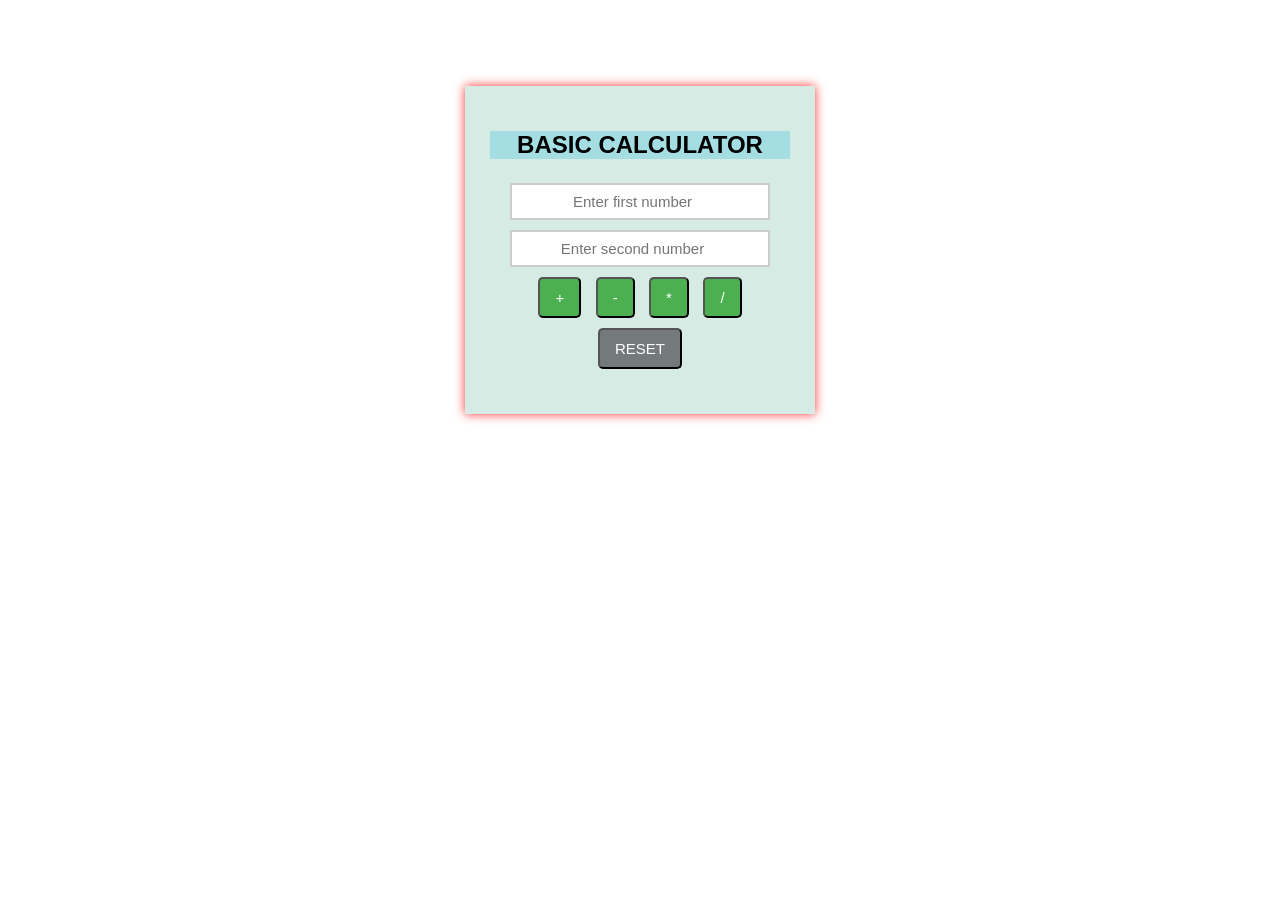
==== Calculator project.html @ 5f09377f "Add files via upload A simple calculator" ====
<!DOCTYPE html>
<html lang="en">
<head>
  <meta charset="UTF-8">
  <meta name="viewport" content="width=device-width, initial-scale=1.0">
  <title>CALCULATOR</title>
  <style>
    body {
      font-family: Arial, sans-serif;
      background-color: linear-gradient(to right, #a1c4fd, #c3e0ee);
      display:flex;
      justify-content: center;
      align-items: center;
      height: 150px;
      margin: 100px;
      padding-top: 50px;
    }

    .calculator{
      background: rgb(215, 235, 229);
      padding: 25px;
      border-radius: 15;
      box-shadow: 0 0 10px rgba(255, 1, 1, 0.815);
      text-align: center;
      width: 300px;
      margin-top: 50px;
    }

    input{
      width: 80%;
      padding: 8px;
      margin: 5px 0;
      font-size: 15px;
      border: 2px solid #ccc;
      text-align: center;
      }

      button
        {
        padding: 10px 15px;
        margin: 5px;
        background: #4caf50;
        color: white;
        border-radius: 5px;
        cursor: pointer;
        font-size: 15px;
        
       }
       button:hover{
        background-color: #45a049;
        
       }    

       #reset{
        background-color: #747a7c;
       }

       #reset:hover {
        background: local#d32f2f;
       }

       #result {
        margin-top: 15px;
        font-weight: bold;
        font-size: 20px;
       }

       h2{
        background-color: rgb(165, 222, 226);
       }
  </style>
</head>
<body>
     <div class="calculator">
      <h2>BASIC CALCULATOR</h2>

      <input type="number" id="num1" placeholder="Enter first number"><br>
      <input type="number" id="num2" placeholder="Enter second number"><br>

      <button onclick="calculate('+')">+</button>
      <button onclick="calculate('-')">-</button>
      <button onclick="calculate('*')">*</button>
      <button onclick="calculate('/')">/</button><br>
      <button id="reset"onclick="resetFields()">RESET</button>  
      <div id="result"></div>

     </div>

     <script>
      function calculate(operator){
        let n1 = parseFloat(document.getElementById("num1").value);
        let n2 = parseFloat(document.getElementById("num2").value);
        let result ="";

        if (isNaN(n1)|| isNaN(n2)){
          result ="please enter valid numbers!";
        }

        else{
          switch(operator){
            case '+':result= n1+n2; break;
            case '-':result= n1-n2; break;
            case '*':result= n1*n2; break;
            case '/': result=( n2!==0)? (n1/n2):"cannot divide by zero!";
            break;
            default:result= "invalid operation";
          }
        }
        document.getElementById("result").innerHTML= "Result:"+result;
      }

      function resetFields(){
        document.getElementById("num1").value = "";
        document.getElementById("num2").value = "";
        document.getElementById("result").innerHTML = "";
      }
     </script>
</body>
</html>
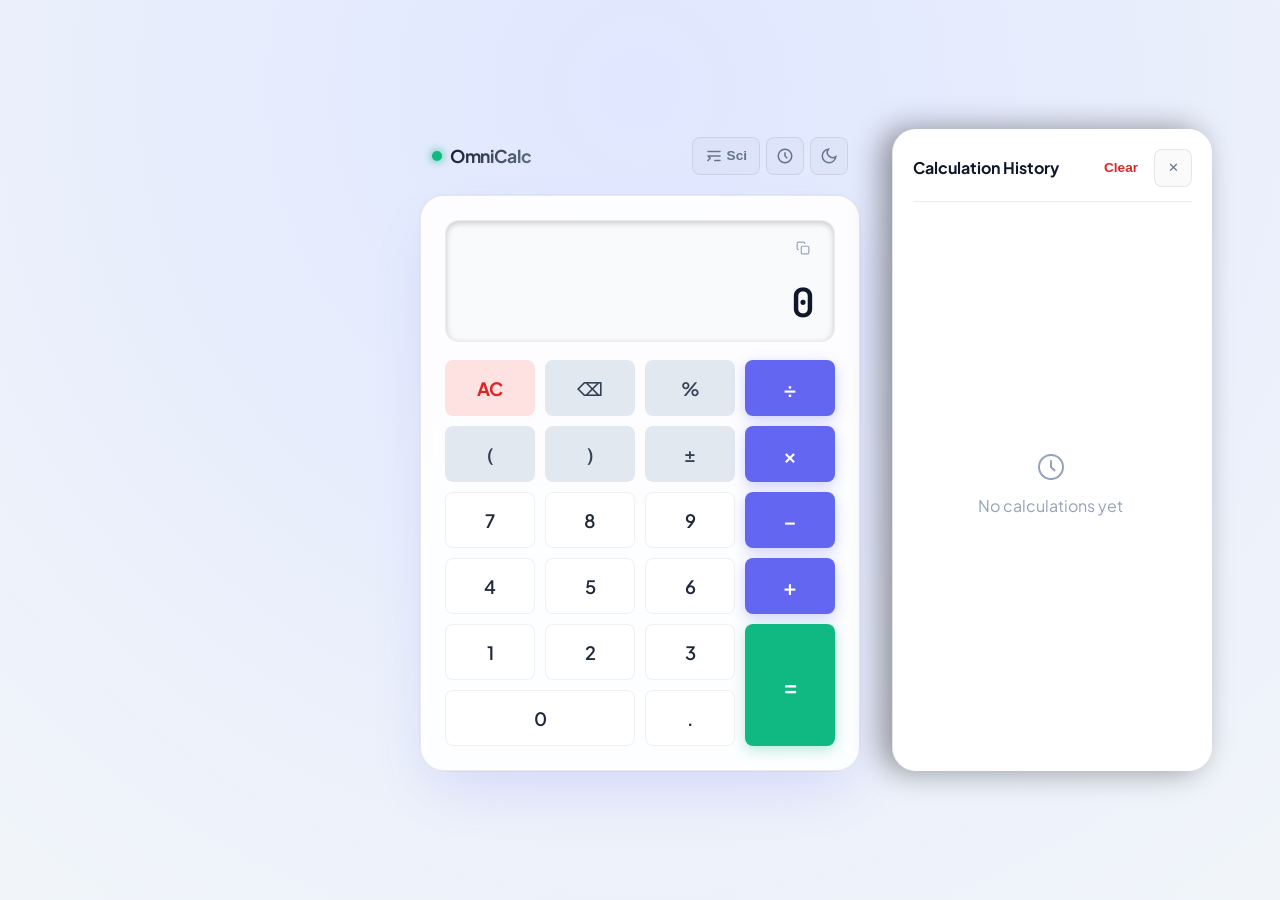
==== commit d0061de9: "chore: add legacy redirect and gitignore" ====
--- a/Calculator project.html
+++ b/Calculator project.html
@@ -1,119 +1,12 @@
-<!DOCTYPE html>
-<html lang="en">
-<head>
-  <meta charset="UTF-8">
-  <meta name="viewport" content="width=device-width, initial-scale=1.0">
-  <title>CALCULATOR</title>
-  <style>
-    body {
-      font-family: Arial, sans-serif;
-      background-color: linear-gradient(to right, #a1c4fd, #c3e0ee);
-      display:flex;
-      justify-content: center;
-      align-items: center;
-      height: 150px;
-      margin: 100px;
-      padding-top: 50px;
-    }
-
-    .calculator{
-      background: rgb(215, 235, 229);
-      padding: 25px;
-      border-radius: 15;
-      box-shadow: 0 0 10px rgba(255, 1, 1, 0.815);
-      text-align: center;
-      width: 300px;
-      margin-top: 50px;
-    }
-
-    input{
-      width: 80%;
-      padding: 8px;
-      margin: 5px 0;
-      font-size: 15px;
-      border: 2px solid #ccc;
-      text-align: center;
-      }
-
-      button
-        {
-        padding: 10px 15px;
-        margin: 5px;
-        background: #4caf50;
-        color: white;
-        border-radius: 5px;
-        cursor: pointer;
-        font-size: 15px;
-        
-       }
-       button:hover{
-        background-color: #45a049;
-        
-       }    
-
-       #reset{
-        background-color: #747a7c;
-       }
-
-       #reset:hover {
-        background: local#d32f2f;
-       }
-
-       #result {
-        margin-top: 15px;
-        font-weight: bold;
-        font-size: 20px;
-       }
-
-       h2{
-        background-color: rgb(165, 222, 226);
-       }
-  </style>
-</head>
-<body>
-     <div class="calculator">
-      <h2>BASIC CALCULATOR</h2>
-
-      <input type="number" id="num1" placeholder="Enter first number"><br>
-      <input type="number" id="num2" placeholder="Enter second number"><br>
-
-      <button onclick="calculate('+')">+</button>
-      <button onclick="calculate('-')">-</button>
-      <button onclick="calculate('*')">*</button>
-      <button onclick="calculate('/')">/</button><br>
-      <button id="reset"onclick="resetFields()">RESET</button>  
-      <div id="result"></div>
-
-     </div>
-
-     <script>
-      function calculate(operator){
-        let n1 = parseFloat(document.getElementById("num1").value);
-        let n2 = parseFloat(document.getElementById("num2").value);
-        let result ="";
-
-        if (isNaN(n1)|| isNaN(n2)){
-          result ="please enter valid numbers!";
-        }
-
-        else{
-          switch(operator){
-            case '+':result= n1+n2; break;
-            case '-':result= n1-n2; break;
-            case '*':result= n1*n2; break;
-            case '/': result=( n2!==0)? (n1/n2):"cannot divide by zero!";
-            break;
-            default:result= "invalid operation";
-          }
-        }
-        document.getElementById("result").innerHTML= "Result:"+result;
-      }
-
-      function resetFields(){
-        document.getElementById("num1").value = "";
-        document.getElementById("num2").value = "";
-        document.getElementById("result").innerHTML = "";
-      }
-     </script>
-</body>
-</html>+<!DOCTYPE html>
+<html lang="en">
+<head>
+  <meta charset="UTF-8">
+  <meta http-equiv="refresh" content="0; url=index.html">
+  <title>OmniCalc - Modern & Scientific Calculator</title>
+  <script>window.location.href = "index.html";</script>
+</head>
+<body>
+  <p>Redirecting to <a href="index.html">OmniCalc Modern Calculator</a>...</p>
+</body>
+</html>
